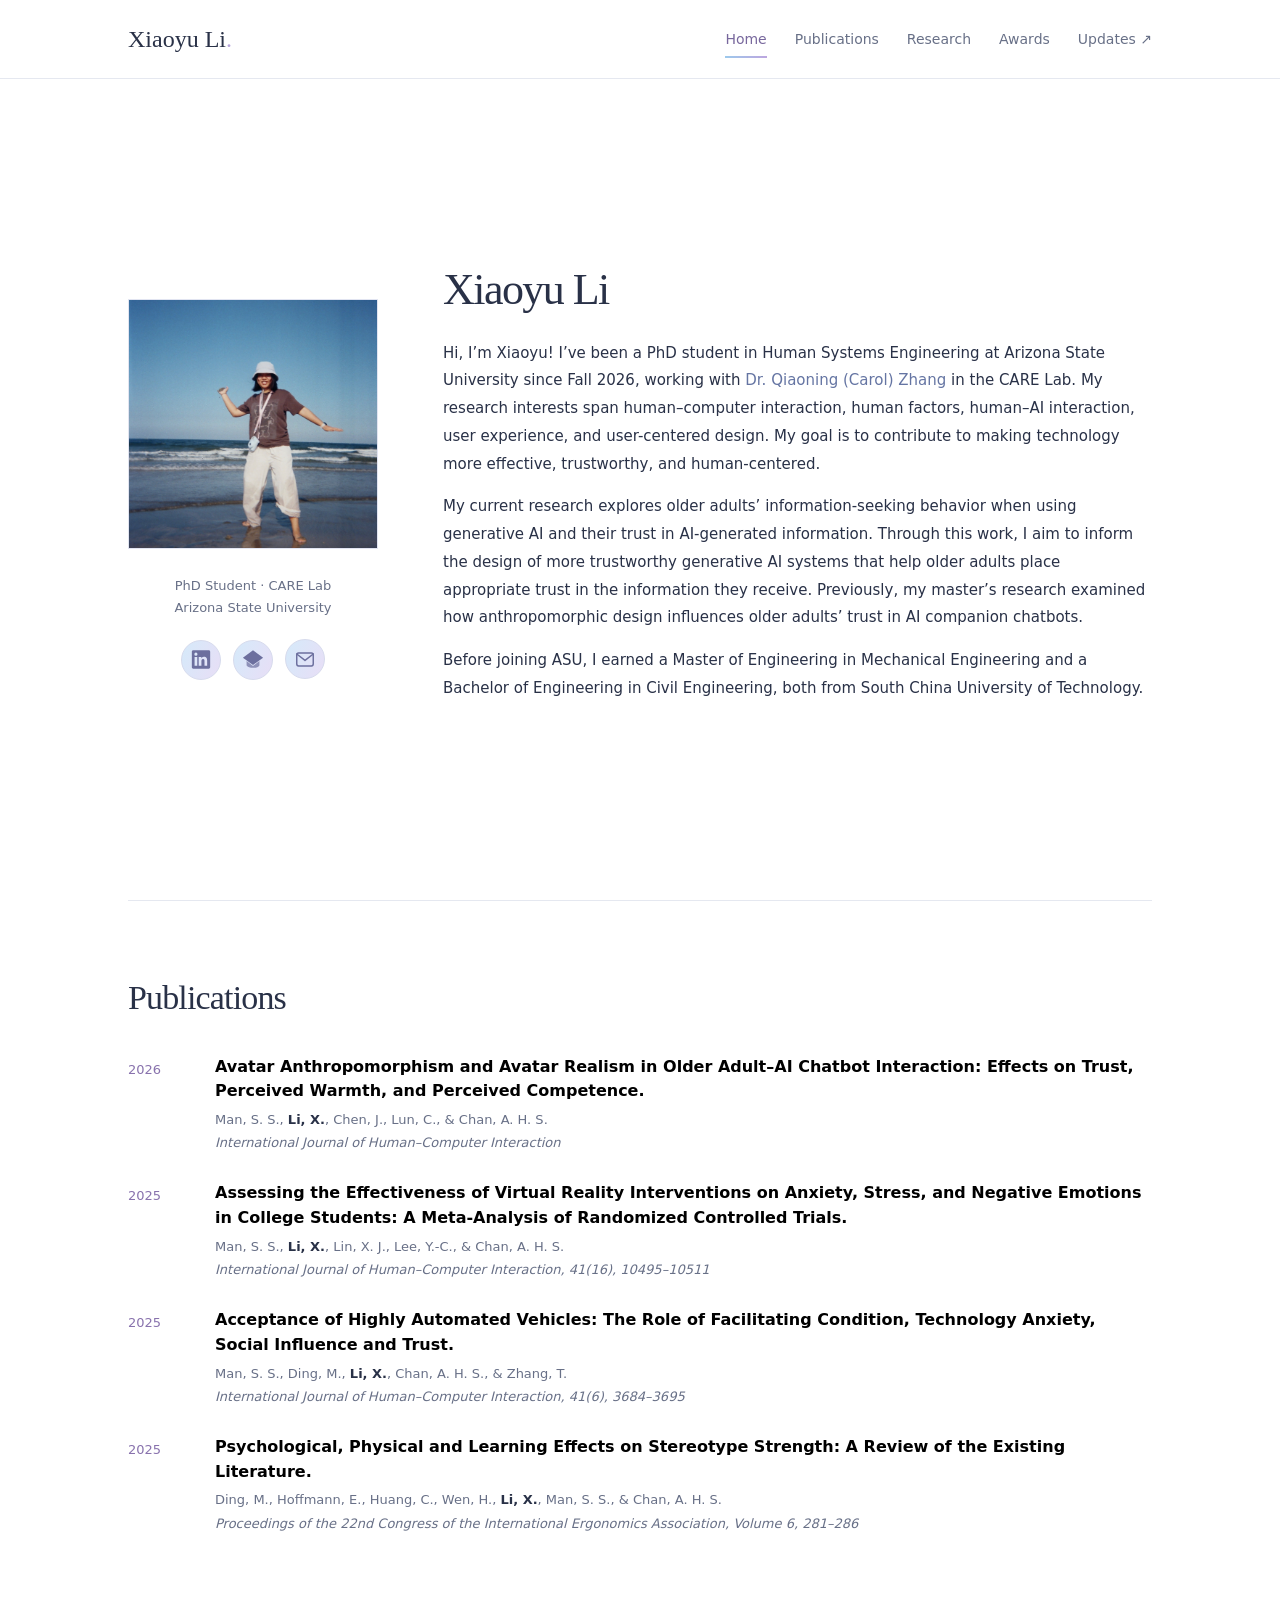
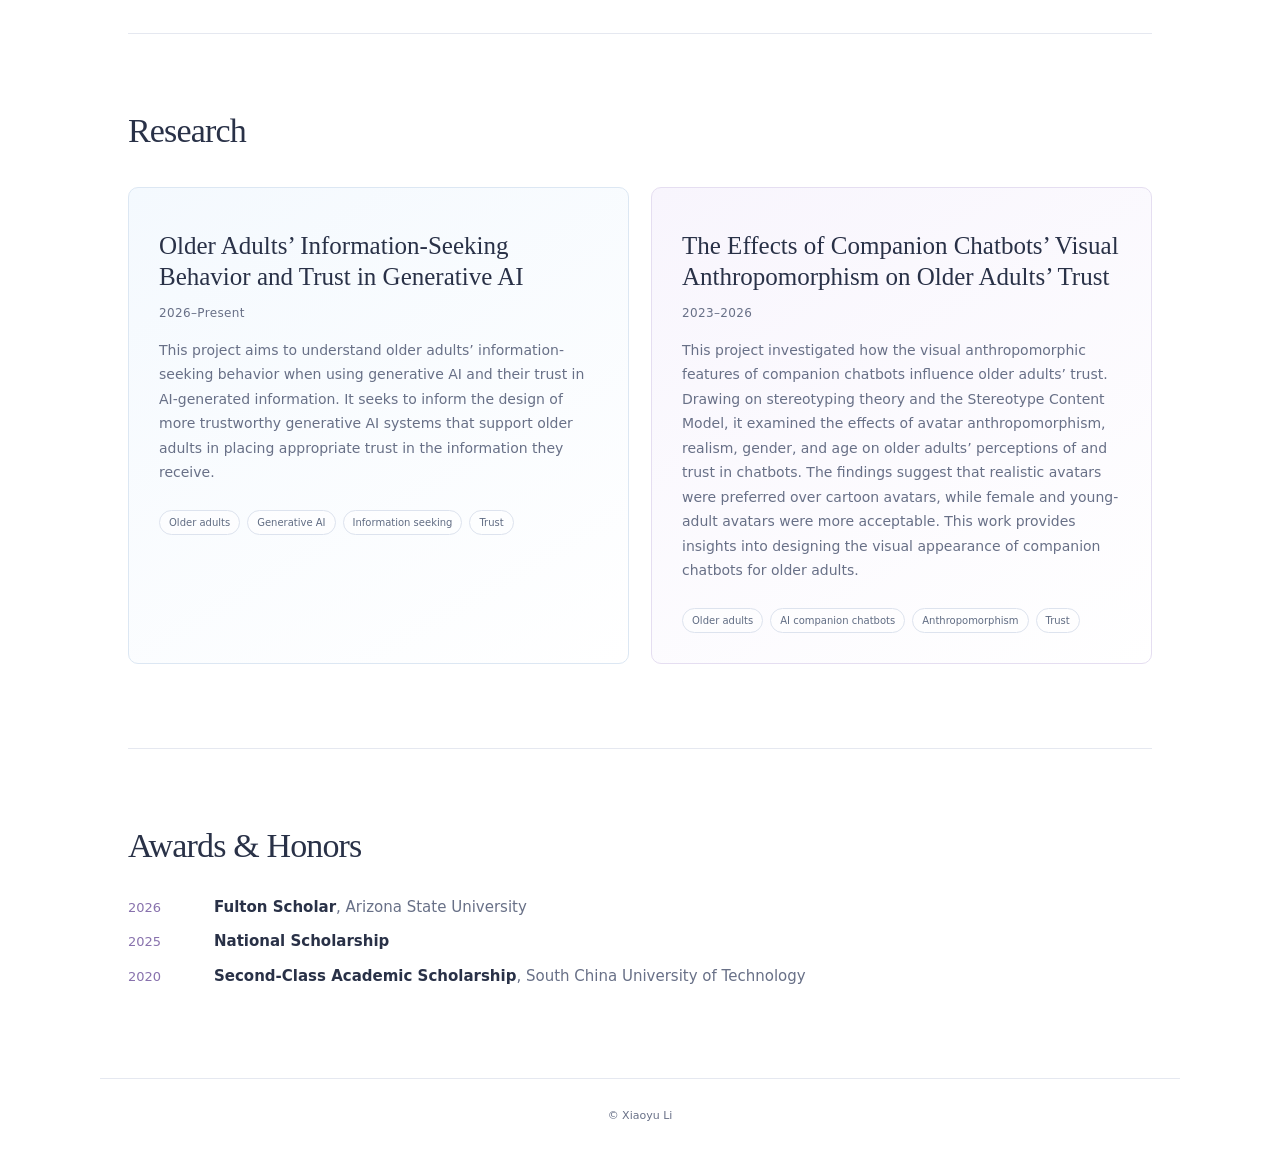
==== index.html @ fe51f95e "Add files via upload" ====
<!doctype html>
<html lang="en"><head><meta charset="utf-8"><meta name="viewport" content="width=device-width,initial-scale=1"><meta name="description" content="Xiaoyu Li — PhD student in Human Systems Engineering at Arizona State University. Human–computer interaction, human factors, and human–AI interaction."><meta name="theme-color" content="#e9f3fc"><title>Xiaoyu Li | Human Systems Engineering</title><link rel="stylesheet" href="styles.css"><script src="content.js" defer></script><script src="site.js" defer></script></head>
<body><a class="skip" href="#home">Skip to content</a><header class="header"><nav class="nav" aria-label="Main navigation"><a class="brand" href="#home">Xiaoyu Li<span style="color:#b6a5da">.</span></a><div class="navlinks"><a class="active" data-section="home" href="#home">Home</a><a data-section="publications" href="#publications">Publications</a><a data-section="research" href="#research">Research</a><a data-section="awards" href="#awards">Awards</a><a href="updates.html">Updates ↗</a></div></nav></header>
<main><section id="home" class="hero" aria-labelledby="intro-heading"><div class="portrait-block"><div class="portrait" role="group" aria-label="Portrait of Xiaoyu Li"><span class="initials" aria-hidden="true">XL</span></div><div class="identity"><p>PhD Student · CARE Lab<br>Arizona State University</p></div><div class="social" id="social" aria-label="Contact and academic profiles"></div></div><div><h1 id="intro-heading">Xiaoyu Li</h1><div id="bio" class="bio"></div></div></section>
<section class="section" id="publications" aria-labelledby="publications-heading"><div class="section-head"><h2 id="publications-heading">Publications</h2></div><div id="publication-list"></div></section>
<section class="section" id="research" aria-labelledby="research-heading"><div class="section-head"><h2 id="research-heading">Research</h2></div><div class="research-grid" id="research-list"></div></section>
<section class="section" id="awards" aria-labelledby="awards-heading"><div class="section-head"><h2 id="awards-heading">Awards & Honors</h2></div><div id="award-list"></div></section><noscript><p>Please enable JavaScript to view the biography, publications, research, and awards.</p></noscript></main>
<footer class="footer"><span>© Xiaoyu Li</span></footer></body></html>
---- styles.css ----
:root{--ink:#293147;--muted:#687087;--blue:#365e92;--purple:#706096;--line:#e5e8f0;--lavender:#eee9f8;--baby:#e9f3fc;--paper:#fff;--max:1080px}*{box-sizing:border-box}html{scroll-behavior:smooth;scroll-padding-top:100px}body{margin:0;color:var(--ink);background:var(--paper);font-family:system-ui,-apple-system,BlinkMacSystemFont,"Segoe UI",sans-serif;font-size:16px;line-height:1.75}a{color:var(--blue);text-decoration:none}a:hover{text-decoration:underline;text-underline-offset:4px}a:focus-visible,button:focus-visible{outline:3px solid var(--purple);outline-offset:5px}::selection{background:var(--lavender)}.skip{position:absolute;top:-100px;left:16px;padding:8px;background:white;z-index:10}.skip:focus{top:10px}.header{position:sticky;top:0;z-index:5;background:rgba(255,255,255,.96);border-bottom:1px solid var(--line);backdrop-filter:blur(12px)}.nav{max-width:var(--max);margin:auto;min-height:78px;padding:0 28px;display:flex;align-items:center;justify-content:space-between;gap:20px}.brand{font-family:Georgia,serif;font-weight:normal;font-size:24px;color:var(--ink);white-space:nowrap}.navlinks{display:flex;gap:28px;align-items:center}.navlinks a{color:var(--muted);font-size:14px;padding:24px 0;position:relative}.navlinks a.active{color:var(--blue)}.navlinks a.active:after{content:'';position:absolute;bottom:17px;left:0;right:0;height:2px;background:linear-gradient(90deg,#a2c8eb,#b9a8df)}main{max-width:var(--max);margin:auto;padding:0 28px}.hero{min-height:calc(100svh - 79px);padding:66px 0;display:grid;grid-template-columns:250px minmax(0,1fr);gap:65px;align-items:center}.portrait-block{align-self:center}.portrait{width:250px;height:310px;border-radius:110px 110px 16px 16px;background:linear-gradient(145deg,var(--baby),var(--lavender));position:relative;display:flex;align-items:center;justify-content:center;overflow:hidden;border:1px solid #e1e4f1}.portrait:before{content:'';position:absolute;width:165px;height:165px;border:1px solid #fff9;border-radius:50%;top:40px}.portrait .initials{font:66px Georgia,serif;color:#7688af;z-index:1}.portrait img{width:100%;height:100%;object-fit:cover;position:relative}.identity{padding-top:22px}.identity strong{font-size:17px;font-weight:600}.identity p{font-size:13px;line-height:1.7;color:var(--muted);margin:4px 0}.eyebrow{letter-spacing:.16em;text-transform:uppercase;font-size:11px;font-weight:600;color:var(--purple);margin:0 0 14px}h1,h2,h3{font-family:Georgia,"Times New Roman",serif;font-weight:normal;line-height:1.25}h1{font-size:44px;letter-spacing:-.035em;margin:0 0 23px}.bio p{font-size:15px;line-height:1.85;margin:0 0 15px}.social{display:flex;flex-wrap:wrap;gap:10px;margin-top:24px}.social a,.social .pending{padding:6px 13px;border:1px solid #d9e4f0;border-radius:5px;font-size:12px;background:#f7fbff}.social .pending{color:#77849b;background:#fafbfe}.social a:nth-child(2),.social .pending:nth-child(2){background:#faf8ff;border-color:#e2dbf1}.section{padding:76px 0 84px;border-top:1px solid var(--line)}.section-head{display:flex;gap:15px;align-items:baseline;margin-bottom:35px}.section-head .number{font-size:11px;letter-spacing:.12em;color:var(--purple)}h2{font-size:34px;letter-spacing:-.025em;margin:0}.publication{display:grid;grid-template-columns:65px 1fr;gap:22px;padding:24px 0}.publication:first-child{padding-top:0}.publication:last-child{border-bottom:0}.year{font-size:13px;color:var(--purple);padding-top:4px;font-variant-numeric:tabular-nums}.publication h3{font-family:inherit;font-size:16px;font-weight:600;line-height:1.55;margin:0 0 8px}.authors,.venue{font-size:13px;line-height:1.7;margin:3px 0;color:var(--muted)}.authors strong{color:var(--ink);font-weight:600}.venue{font-style:italic}.badge{display:inline-block;font-size:10px;padding:2px 9px;border-radius:20px;background:var(--lavender);color:var(--purple);margin-top:7px}.paperlinks{display:flex;gap:14px;font-size:12px;margin-top:8px}.research-grid{display:grid;grid-template-columns:1fr 1fr;gap:22px}.research-card{padding:30px;border:1px solid #dce7f3;border-radius:10px;background:linear-gradient(150deg,#f4f9fe,#fff)}.research-card:nth-child(2){border-color:#e5def1;background:linear-gradient(150deg,#f8f5fd,#fff)}.research-card h3{font-size:25px;margin:12px 0 18px}.research-card p{font-size:14px;color:var(--muted)}.tags{display:flex;flex-wrap:wrap;gap:7px;margin-top:25px}.tags span{font-size:10px;padding:3px 9px;border:1px solid #dde3ee;background:#fff9;border-radius:20px;color:#606c83}.award{display:grid;grid-template-columns:70px 1fr;gap:16px;padding:9px 0}.award:last-child{border-bottom:0}.award h3{font:600 16px system-ui;margin:2px 0 5px}.award p{font-size:13px;color:var(--muted);margin:0}.footer{max-width:var(--max);margin:0 auto;padding:27px 28px;border-top:1px solid var(--line);font-size:11px;color:var(--muted);display:flex;justify-content:space-between;gap:15px}.updates-header{padding:70px 0 38px}.updates-header h1{margin-bottom:12px}.updates-header p{color:var(--muted);font-size:15px;margin:0}.updates-feed{min-height:48vh;padding-bottom:70px}.empty{background:linear-gradient(120deg,#f3f9ff,#faf7ff);border:1px solid var(--line);border-radius:10px;padding:50px 30px;margin-top:10px}.empty h2{font-size:25px;margin-bottom:12px}.empty p{margin:0;color:var(--muted);font-size:14px}.update{padding:35px 0;border-top:1px solid var(--line)}.update-meta{font-size:12px;color:var(--purple);display:flex;gap:18px}.update h2{font-size:28px;margin:14px 0}.update p{white-space:pre-line}.gallery{display:grid;grid-template-columns:repeat(2,minmax(0,1fr));gap:15px;margin-top:22px}.gallery figure{margin:0}.gallery img{display:block;width:100%;aspect-ratio:4/3;object-fit:cover;border-radius:8px}.gallery figure:only-child{grid-column:1/-1;max-width:750px}.gallery figcaption{font-size:12px;color:var(--muted);padding-top:7px}@media(min-width:1440px){.hero{gap:80px}}@media(max-width:800px){.nav{padding:0 22px;flex-wrap:wrap;gap:0;justify-content:center}.brand{width:100%;text-align:center;padding-top:12px;font-size:21px}.navlinks{gap:20px}.navlinks a{padding:12px 0;font-size:12px}.navlinks a.active:after{bottom:7px}main{padding:0 24px}.hero{gap:30px;grid-template-columns:190px minmax(0,1fr);padding:45px 0;min-height:calc(100svh - 94px)}.portrait{width:190px;height:245px}h1{font-size:35px}.bio p{font-size:14px}.research-grid{grid-template-columns:1fr}}@media(max-width:600px){html{scroll-padding-top:112px}.navlinks{gap:17px}.hero{grid-template-columns:1fr;gap:30px;padding:40px 0 55px}.portrait-block{display:flex;align-items:center;gap:22px}.portrait{width:105px;height:130px;border-radius:48px 48px 10px 10px;flex-shrink:0}.portrait:before{width:80px;height:80px;top:20px}.portrait .initials{font-size:34px}.identity{padding:0}.identity strong{font-size:16px}.eyebrow{font-size:10px}h1{font-size:36px}.bio p{font-size:14px}.section{padding:48px 0 56px}h2{font-size:29px}.publication{grid-template-columns:1fr;gap:5px;padding:22px 0}.publication h3{font-size:15px}.award{grid-template-columns:85px 1fr;gap:12px}.research-card{padding:25px}.gallery{grid-template-columns:1fr}.footer{padding:22px 24px}.updates-header{padding-top:45px}}@media(prefers-reduced-motion:reduce){html{scroll-behavior:auto}}

/* Square portrait, centered affiliation, and linked paper titles. */
.portrait{height:250px;border-radius:0}.identity{text-align:center}.publication-title{color:var(--ink)}.publication-title:hover{color:var(--blue)}
@media(max-width:800px){.portrait{height:190px}}
@media(max-width:600px){.portrait-block{flex-direction:column;gap:14px}.portrait{width:130px;height:130px;border-radius:0}.identity{text-align:center}}

/* Compact honors and centered copyright. */
#awards .section-head{margin-bottom:22px}.award h3{font-size:15px;margin:0;line-height:1.65}.award p{margin:0;font-size:12px;line-height:1.6}.award .year{padding-top:0}.footer{justify-content:center;text-align:center}

/* Compact lists and pastel interaction colors. */
.publication{padding:13px 0}.publication h3{margin-bottom:5px}.authors,.venue{margin:1px 0}.paperlinks:empty{display:none}
.publication-title:hover{color:#70608e;background:#eee9f8;text-decoration:underline;text-decoration-color:#b8a3db;text-underline-offset:4px}
.publication-title:focus-visible{outline-color:#b8a3db}
.award{padding:5px 0;align-items:baseline}.award h3{font-weight:600;font-size:15px;line-height:1.65}.award-organization{font-weight:400;color:var(--muted)}
.social{gap:12px;align-items:center}.social a.social-icon,.social button.social-icon{display:inline-flex;align-items:center;justify-content:center;width:40px;height:40px;padding:8px;border:1px solid #dce7f2;border-radius:50%;background:#edf5fd;color:#526b91;cursor:pointer;transition:background .15s,border-color .15s}
.social a.social-icon:nth-child(2){background:#f1edfa;border-color:#e1d8f0;color:#796797}.social .social-icon:hover{background:#e7def6;border-color:#cab9e6;color:#70608e;text-decoration:none}.social-icon svg{width:23px;height:23px;display:block}
.email-wrap{position:relative}.email-addresses{position:absolute;top:49px;left:0;z-index:6;min-width:235px;padding:8px;background:white;border:1px solid #e2dcef;border-radius:8px;box-shadow:0 8px 25px #34304d12}.email-addresses[hidden]{display:none}.social .email-addresses a{display:block;margin:0;padding:7px 10px;background:transparent;border:0;border-radius:4px;font-size:13px;color:var(--ink)}.social .email-addresses a:hover{background:#f0ebf9;text-decoration:none}
@media(max-width:600px){.publication{padding:13px 0}.award{grid-template-columns:55px 1fr;gap:12px}}
@media(prefers-reduced-motion:reduce){.social .social-icon{transition:none}}

/* Unified baby-blue / lavender accents. Darker text retains readability. */
:root{--blue:#6575a3;--purple:#8872ad;--accent-gradient:linear-gradient(115deg,#d5eafa,#e8def6);--accent-gradient-hover:linear-gradient(115deg,#bddbf3,#d7c4ee)}
.navlinks a.active{color:#78689d}.navlinks a.active:after{background:linear-gradient(90deg,#9dc9ec,#bda6df)}
.bio a,.publication-title{color:#6575a3;border-radius:3px;-webkit-box-decoration-break:clone;box-decoration-break:clone}
.bio a:hover,.publication-title:hover{color:#695981;background:var(--accent-gradient);text-decoration:underline;text-decoration-color:#b8a4d9;text-underline-offset:4px}
.bio a:focus-visible,.publication-title:focus-visible{outline-color:#b8a4d9}
.portrait-block .social{justify-content:center;margin-top:20px}
.social a.social-icon,.social a.social-icon:nth-child(2),.social button.social-icon{background:var(--accent-gradient);border-color:#d7dbed;color:#6c6f9e}
.social a.social-icon:hover,.social a.social-icon:nth-child(2):hover,.social button.social-icon:hover{background:var(--accent-gradient-hover);border-color:#b8b5d7;color:#565a85}
.email-addresses{left:50%;transform:translateX(-50%)}
@media(max-width:600px){.portrait-block .social{margin-top:2px}}

/* Black publication titles; preserve the shared gradient hover. */
.publication-title{color:#000}
.publication-title:hover{color:#695981}

/* Frame the uploaded photograph without modifying the original image. */
.portrait img{object-position:50% 65%}

/* Show update photographs in full, preserving each original aspect ratio. */
.gallery{align-items:start}.gallery img{aspect-ratio:auto;height:auto;object-fit:contain}.gallery figure:last-child:nth-child(odd){grid-column:1/-1}

/* A compact, fixed-height row for update photographs. */
.gallery{grid-template-columns:repeat(3,minmax(0,1fr));gap:12px;max-width:900px}
.gallery figure:last-child:nth-child(odd),.gallery figure:only-child{grid-column:auto;max-width:none}
.gallery img{height:210px;width:100%;aspect-ratio:auto;object-fit:contain;background:#f6f4fa}
@media(max-width:600px){.gallery{grid-template-columns:repeat(3,minmax(0,1fr));gap:7px}.gallery img{height:125px}}

/* Equal-height photographs with natural, unequal widths and no filler. */
.gallery{display:flex;grid-template-columns:none;align-items:flex-start;gap:12px;max-width:none;width:100%;overflow-x:auto;padding-bottom:6px}
.gallery figure,.gallery figure:only-child,.gallery figure:last-child:nth-child(odd){flex:0 0 auto;max-width:none;margin:0}
.gallery img{display:block;height:clamp(210px,27vw,350px);width:auto;max-width:none;aspect-ratio:auto;object-fit:contain;background:transparent;border-radius:7px}
@media(max-width:600px){.gallery{gap:9px}.gallery img{height:210px}}

/* Match the square homepage portrait: no rounded update photos. */
.gallery img{border-radius:0}

.project-date{color:var(--muted);font-size:12px;margin:-8px 0 14px;letter-spacing:.03em}

/* No separator between the Updates introduction and its first entry. */
.updates-feed > .update:first-child{border-top:0}
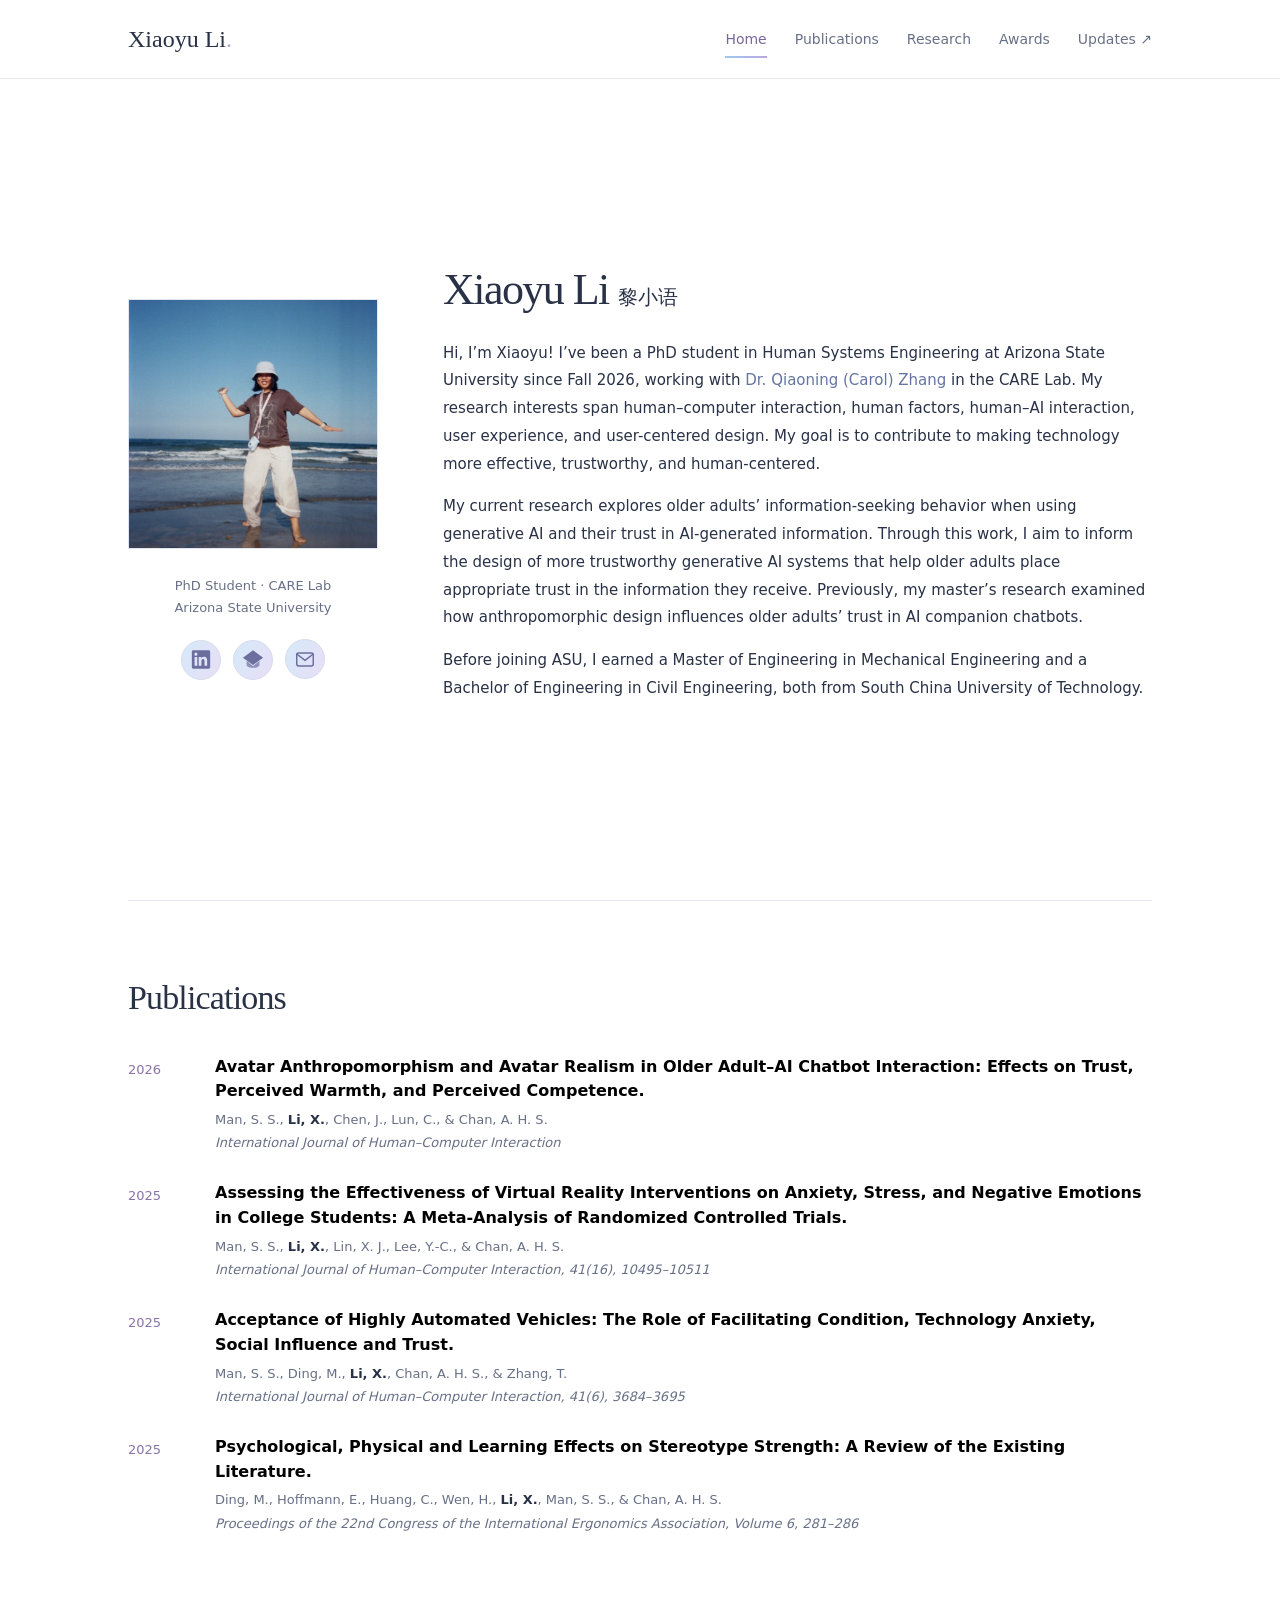
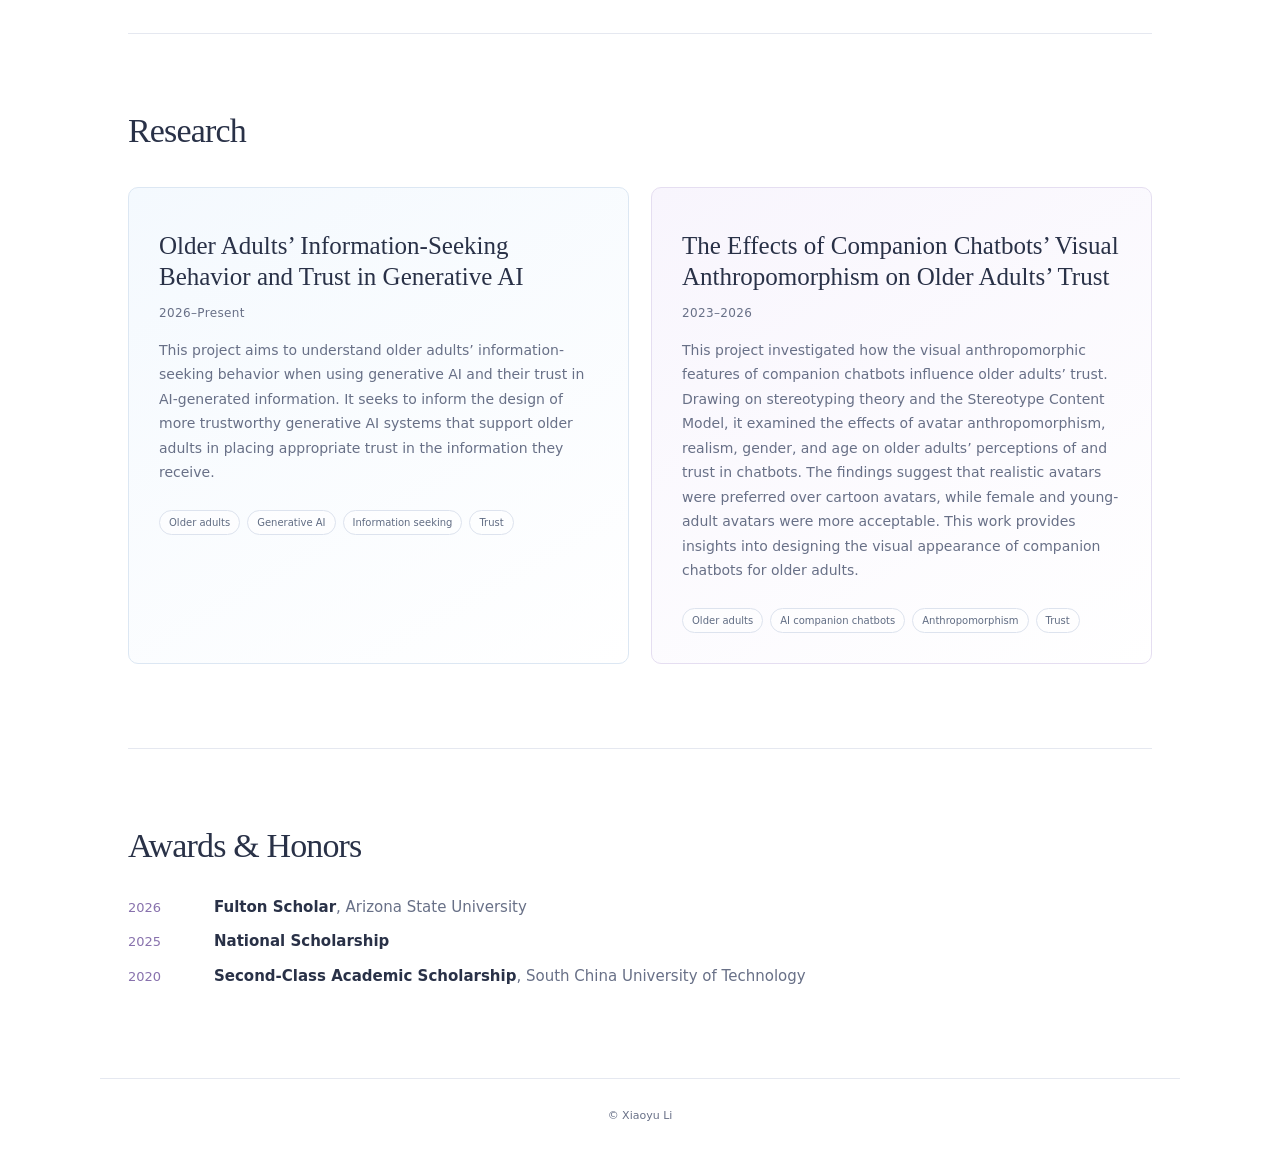
==== commit c46755a8: "Add Chinese name to hero section Updated the hero section to include the Chinese name for Xiaoyu Li." ====
--- a/index.html
+++ b/index.html
@@ -1,7 +1,7 @@
 <!doctype html>
 <html lang="en"><head><meta charset="utf-8"><meta name="viewport" content="width=device-width,initial-scale=1"><meta name="description" content="Xiaoyu Li — PhD student in Human Systems Engineering at Arizona State University. Human–computer interaction, human factors, and human–AI interaction."><meta name="theme-color" content="#e9f3fc"><title>Xiaoyu Li | Human Systems Engineering</title><link rel="stylesheet" href="styles.css"><script src="content.js" defer></script><script src="site.js" defer></script></head>
 <body><a class="skip" href="#home">Skip to content</a><header class="header"><nav class="nav" aria-label="Main navigation"><a class="brand" href="#home">Xiaoyu Li<span style="color:#b6a5da">.</span></a><div class="navlinks"><a class="active" data-section="home" href="#home">Home</a><a data-section="publications" href="#publications">Publications</a><a data-section="research" href="#research">Research</a><a data-section="awards" href="#awards">Awards</a><a href="updates.html">Updates ↗</a></div></nav></header>
-<main><section id="home" class="hero" aria-labelledby="intro-heading"><div class="portrait-block"><div class="portrait" role="group" aria-label="Portrait of Xiaoyu Li"><span class="initials" aria-hidden="true">XL</span></div><div class="identity"><p>PhD Student · CARE Lab<br>Arizona State University</p></div><div class="social" id="social" aria-label="Contact and academic profiles"></div></div><div><h1 id="intro-heading">Xiaoyu Li</h1><div id="bio" class="bio"></div></div></section>
+<main><section id="home" class="hero" aria-labelledby="intro-heading"><div class="portrait-block"><div class="portrait" role="group" aria-label="Portrait of Xiaoyu Li"><span class="initials" aria-hidden="true">XL</span></div><div class="identity"><p>PhD Student · CARE Lab<br>Arizona State University</p></div><div class="social" id="social" aria-label="Contact and academic profiles"></div></div><div><h1 id="intro-heading">Xiaoyu Li <span lang="zh" style="font-size: 0.45em; letter-spacing: normal;">黎小语</span></h1><div id="bio" class="bio"></div></div></section>
 <section class="section" id="publications" aria-labelledby="publications-heading"><div class="section-head"><h2 id="publications-heading">Publications</h2></div><div id="publication-list"></div></section>
 <section class="section" id="research" aria-labelledby="research-heading"><div class="section-head"><h2 id="research-heading">Research</h2></div><div class="research-grid" id="research-list"></div></section>
 <section class="section" id="awards" aria-labelledby="awards-heading"><div class="section-head"><h2 id="awards-heading">Awards & Honors</h2></div><div id="award-list"></div></section><noscript><p>Please enable JavaScript to view the biography, publications, research, and awards.</p></noscript></main>
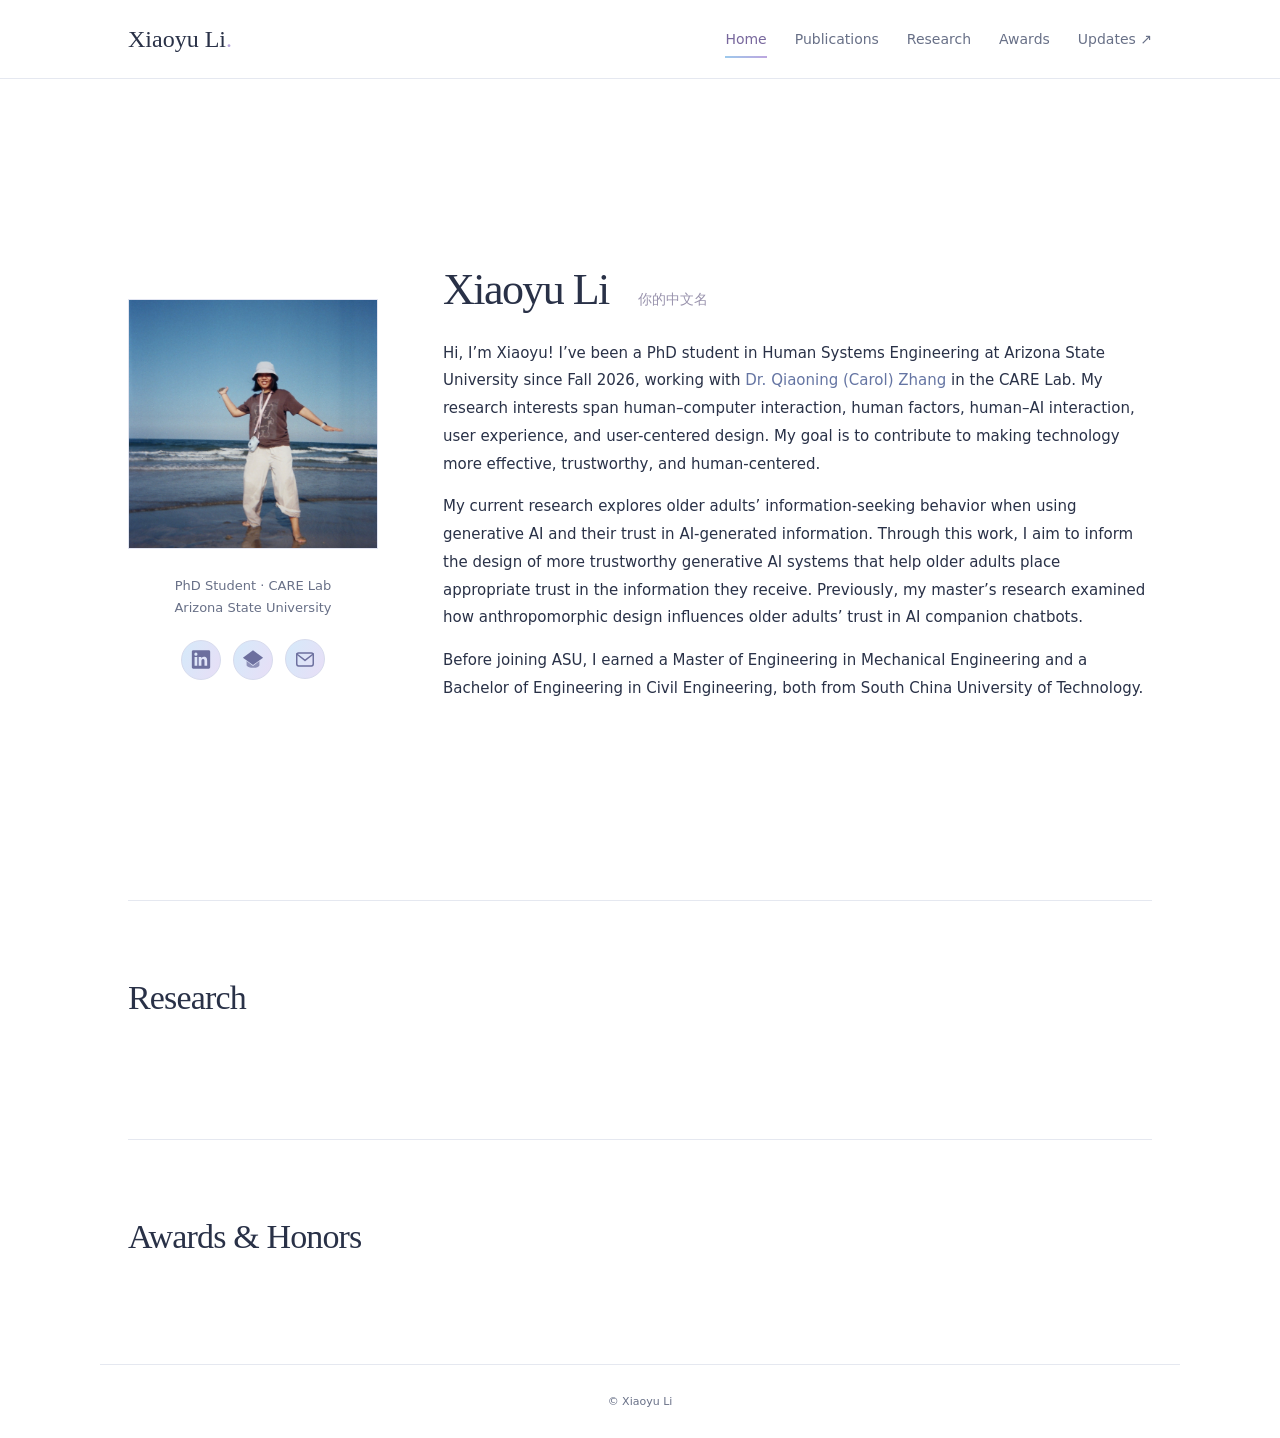
==== commit 426cb0ed: "Modify hero section with new Chinese name Updated the hero section with a new Chinese name and adjus" ====
--- a/index.html
+++ b/index.html
@@ -1,8 +1,7 @@
 <!doctype html>
 <html lang="en"><head><meta charset="utf-8"><meta name="viewport" content="width=device-width,initial-scale=1"><meta name="description" content="Xiaoyu Li — PhD student in Human Systems Engineering at Arizona State University. Human–computer interaction, human factors, and human–AI interaction."><meta name="theme-color" content="#e9f3fc"><title>Xiaoyu Li | Human Systems Engineering</title><link rel="stylesheet" href="styles.css"><script src="content.js" defer></script><script src="site.js" defer></script></head>
 <body><a class="skip" href="#home">Skip to content</a><header class="header"><nav class="nav" aria-label="Main navigation"><a class="brand" href="#home">Xiaoyu Li<span style="color:#b6a5da">.</span></a><div class="navlinks"><a class="active" data-section="home" href="#home">Home</a><a data-section="publications" href="#publications">Publications</a><a data-section="research" href="#research">Research</a><a data-section="awards" href="#awards">Awards</a><a href="updates.html">Updates ↗</a></div></nav></header>
-<main><section id="home" class="hero" aria-labelledby="intro-heading"><div class="portrait-block"><div class="portrait" role="group" aria-label="Portrait of Xiaoyu Li"><span class="initials" aria-hidden="true">XL</span></div><div class="identity"><p>PhD Student · CARE Lab<br>Arizona State University</p></div><div class="social" id="social" aria-label="Contact and academic profiles"></div></div><div><h1 id="intro-heading">Xiaoyu Li <span lang="zh" style="font-size: 0.45em; letter-spacing: normal;">黎小语</span></h1><div id="bio" class="bio"></div></div></section>
-<section class="section" id="publications" aria-labelledby="publications-heading"><div class="section-head"><h2 id="publications-heading">Publications</h2></div><div id="publication-list"></div></section>
+<main><section id="home" class="hero" aria-labelledby="intro-heading"><div class="portrait-block"><div class="portrait" role="group" aria-label="Portrait of Xiaoyu Li"><span class="initials" aria-hidden="true">XL</span></div><div class="identity"><p>PhD Student · CARE Lab<br>Arizona State University</p></div><div class="social" id="social" aria-label="Contact and academic profiles"></div></div><div><h1 id="intro-heading">Xiaoyu Li <span lang="zh" style="font-size: 0.32em; color: #9993ad; margin-left: 20px; letter-spacing: normal; white-space: nowrap;">你的中文名</span></h1><div id="bio" class="bio"></div></div></section>
 <section class="section" id="research" aria-labelledby="research-heading"><div class="section-head"><h2 id="research-heading">Research</h2></div><div class="research-grid" id="research-list"></div></section>
 <section class="section" id="awards" aria-labelledby="awards-heading"><div class="section-head"><h2 id="awards-heading">Awards & Honors</h2></div><div id="award-list"></div></section><noscript><p>Please enable JavaScript to view the biography, publications, research, and awards.</p></noscript></main>
 <footer class="footer"><span>© Xiaoyu Li</span></footer></body></html>
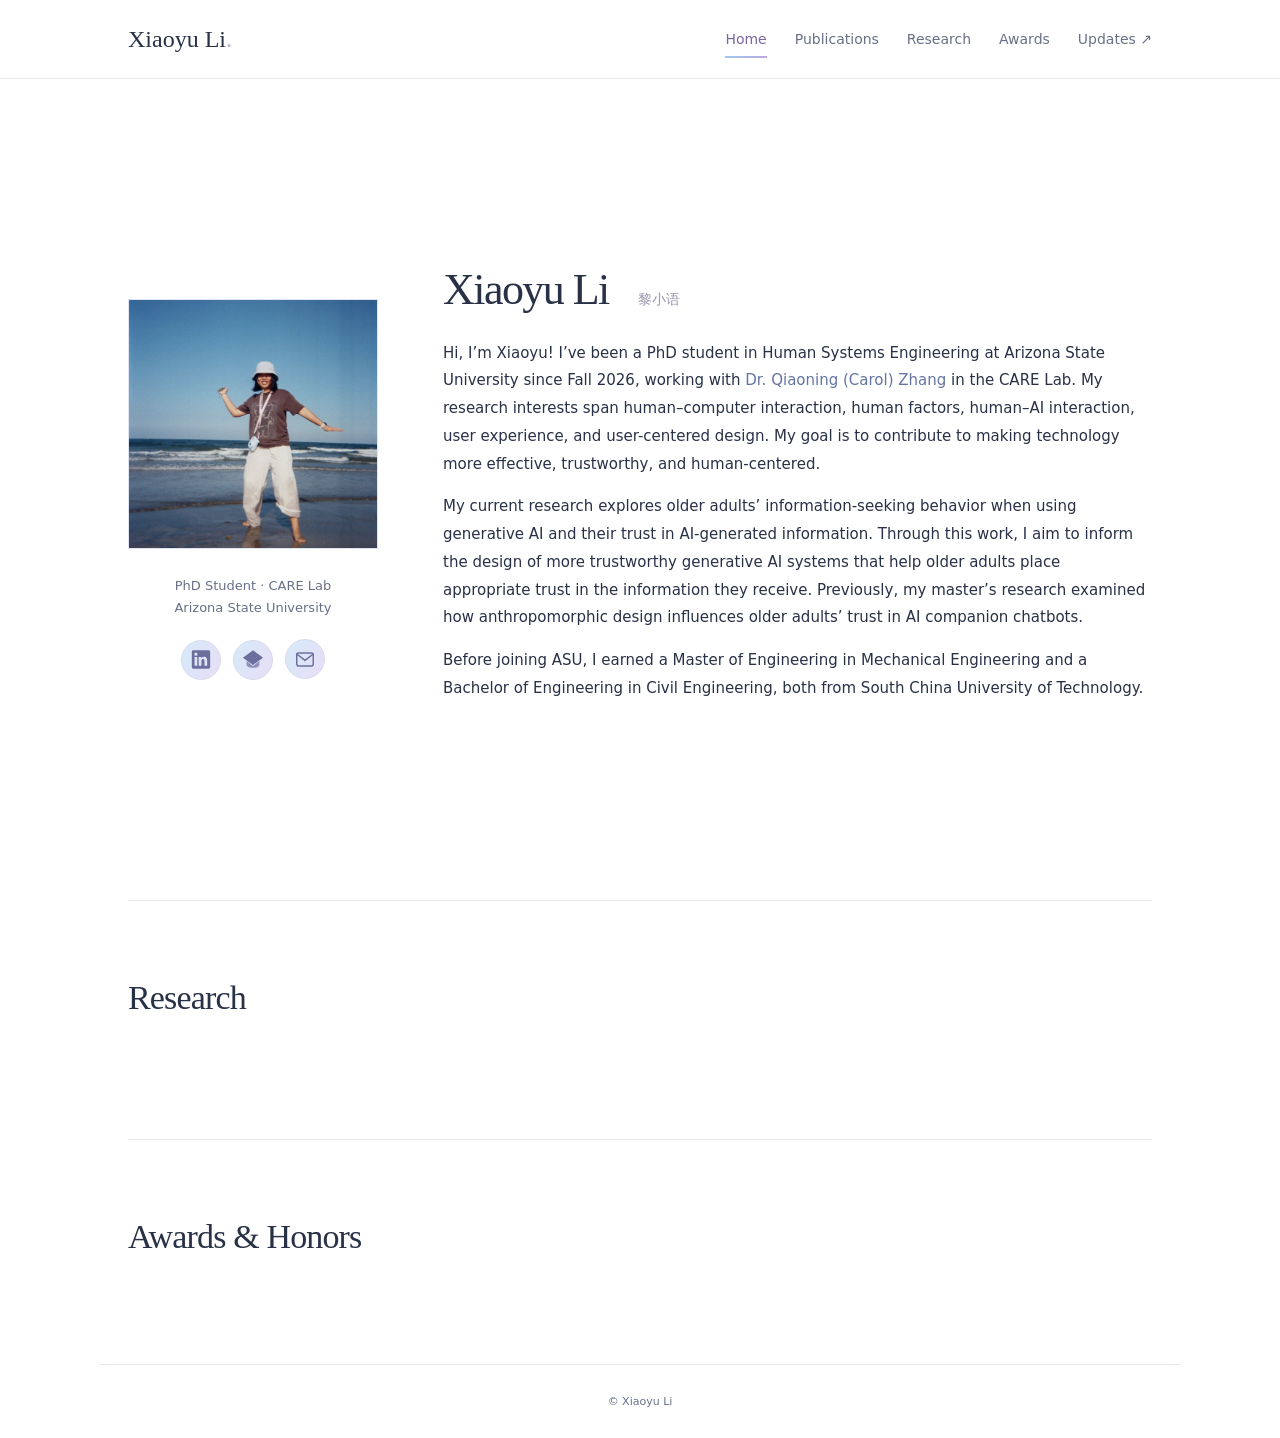
==== commit 81517216: "Update index.html" ====
--- a/index.html
+++ b/index.html
@@ -1,7 +1,7 @@
 <!doctype html>
 <html lang="en"><head><meta charset="utf-8"><meta name="viewport" content="width=device-width,initial-scale=1"><meta name="description" content="Xiaoyu Li — PhD student in Human Systems Engineering at Arizona State University. Human–computer interaction, human factors, and human–AI interaction."><meta name="theme-color" content="#e9f3fc"><title>Xiaoyu Li | Human Systems Engineering</title><link rel="stylesheet" href="styles.css"><script src="content.js" defer></script><script src="site.js" defer></script></head>
 <body><a class="skip" href="#home">Skip to content</a><header class="header"><nav class="nav" aria-label="Main navigation"><a class="brand" href="#home">Xiaoyu Li<span style="color:#b6a5da">.</span></a><div class="navlinks"><a class="active" data-section="home" href="#home">Home</a><a data-section="publications" href="#publications">Publications</a><a data-section="research" href="#research">Research</a><a data-section="awards" href="#awards">Awards</a><a href="updates.html">Updates ↗</a></div></nav></header>
-<main><section id="home" class="hero" aria-labelledby="intro-heading"><div class="portrait-block"><div class="portrait" role="group" aria-label="Portrait of Xiaoyu Li"><span class="initials" aria-hidden="true">XL</span></div><div class="identity"><p>PhD Student · CARE Lab<br>Arizona State University</p></div><div class="social" id="social" aria-label="Contact and academic profiles"></div></div><div><h1 id="intro-heading">Xiaoyu Li <span lang="zh" style="font-size: 0.32em; color: #9993ad; margin-left: 20px; letter-spacing: normal; white-space: nowrap;">你的中文名</span></h1><div id="bio" class="bio"></div></div></section>
+<main><section id="home" class="hero" aria-labelledby="intro-heading"><div class="portrait-block"><div class="portrait" role="group" aria-label="Portrait of Xiaoyu Li"><span class="initials" aria-hidden="true">XL</span></div><div class="identity"><p>PhD Student · CARE Lab<br>Arizona State University</p></div><div class="social" id="social" aria-label="Contact and academic profiles"></div></div><div><h1 id="intro-heading">Xiaoyu Li <span lang="zh" style="font-size: 0.32em; color: #9993ad; margin-left: 20px; letter-spacing: normal; white-space: nowrap;">黎小语</span></h1><div id="bio" class="bio"></div></div></section>
 <section class="section" id="research" aria-labelledby="research-heading"><div class="section-head"><h2 id="research-heading">Research</h2></div><div class="research-grid" id="research-list"></div></section>
 <section class="section" id="awards" aria-labelledby="awards-heading"><div class="section-head"><h2 id="awards-heading">Awards & Honors</h2></div><div id="award-list"></div></section><noscript><p>Please enable JavaScript to view the biography, publications, research, and awards.</p></noscript></main>
 <footer class="footer"><span>© Xiaoyu Li</span></footer></body></html>
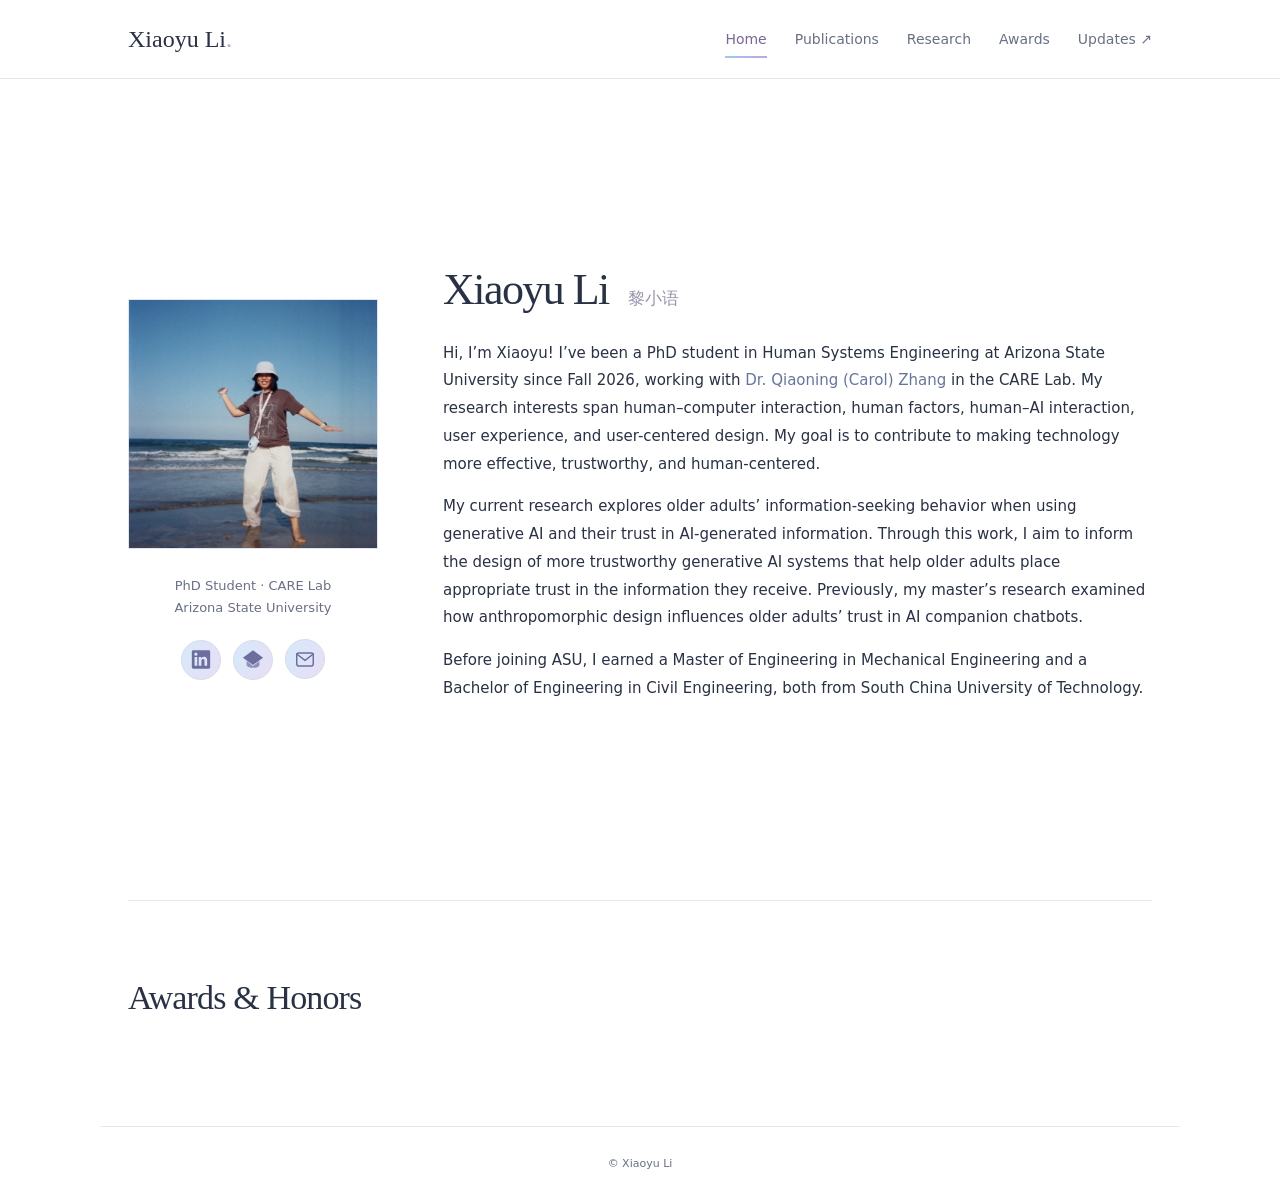
==== commit 3c6d5937: "Update index.html" ====
--- a/index.html
+++ b/index.html
@@ -1,7 +1,6 @@
 <!doctype html>
 <html lang="en"><head><meta charset="utf-8"><meta name="viewport" content="width=device-width,initial-scale=1"><meta name="description" content="Xiaoyu Li — PhD student in Human Systems Engineering at Arizona State University. Human–computer interaction, human factors, and human–AI interaction."><meta name="theme-color" content="#e9f3fc"><title>Xiaoyu Li | Human Systems Engineering</title><link rel="stylesheet" href="styles.css"><script src="content.js" defer></script><script src="site.js" defer></script></head>
 <body><a class="skip" href="#home">Skip to content</a><header class="header"><nav class="nav" aria-label="Main navigation"><a class="brand" href="#home">Xiaoyu Li<span style="color:#b6a5da">.</span></a><div class="navlinks"><a class="active" data-section="home" href="#home">Home</a><a data-section="publications" href="#publications">Publications</a><a data-section="research" href="#research">Research</a><a data-section="awards" href="#awards">Awards</a><a href="updates.html">Updates ↗</a></div></nav></header>
-<main><section id="home" class="hero" aria-labelledby="intro-heading"><div class="portrait-block"><div class="portrait" role="group" aria-label="Portrait of Xiaoyu Li"><span class="initials" aria-hidden="true">XL</span></div><div class="identity"><p>PhD Student · CARE Lab<br>Arizona State University</p></div><div class="social" id="social" aria-label="Contact and academic profiles"></div></div><div><h1 id="intro-heading">Xiaoyu Li <span lang="zh" style="font-size: 0.32em; color: #9993ad; margin-left: 20px; letter-spacing: normal; white-space: nowrap;">黎小语</span></h1><div id="bio" class="bio"></div></div></section>
-<section class="section" id="research" aria-labelledby="research-heading"><div class="section-head"><h2 id="research-heading">Research</h2></div><div class="research-grid" id="research-list"></div></section>
+<main><section id="home" class="hero" aria-labelledby="intro-heading"><div class="portrait-block"><div class="portrait" role="group" aria-label="Portrait of Xiaoyu Li"><span class="initials" aria-hidden="true">XL</span></div><div class="identity"><p>PhD Student · CARE Lab<br>Arizona State University</p></div><div class="social" id="social" aria-label="Contact and academic profiles"></div></div><div><h1 id="intro-heading">Xiaoyu Li <span lang="zh" style="font-size: 0.38em; color: #9993ad; margin-left: 10px; letter-spacing: normal; white-space: nowrap;">黎小语</span></h1><div id="bio" class="bio"></div></div></section>
 <section class="section" id="awards" aria-labelledby="awards-heading"><div class="section-head"><h2 id="awards-heading">Awards & Honors</h2></div><div id="award-list"></div></section><noscript><p>Please enable JavaScript to view the biography, publications, research, and awards.</p></noscript></main>
 <footer class="footer"><span>© Xiaoyu Li</span></footer></body></html>
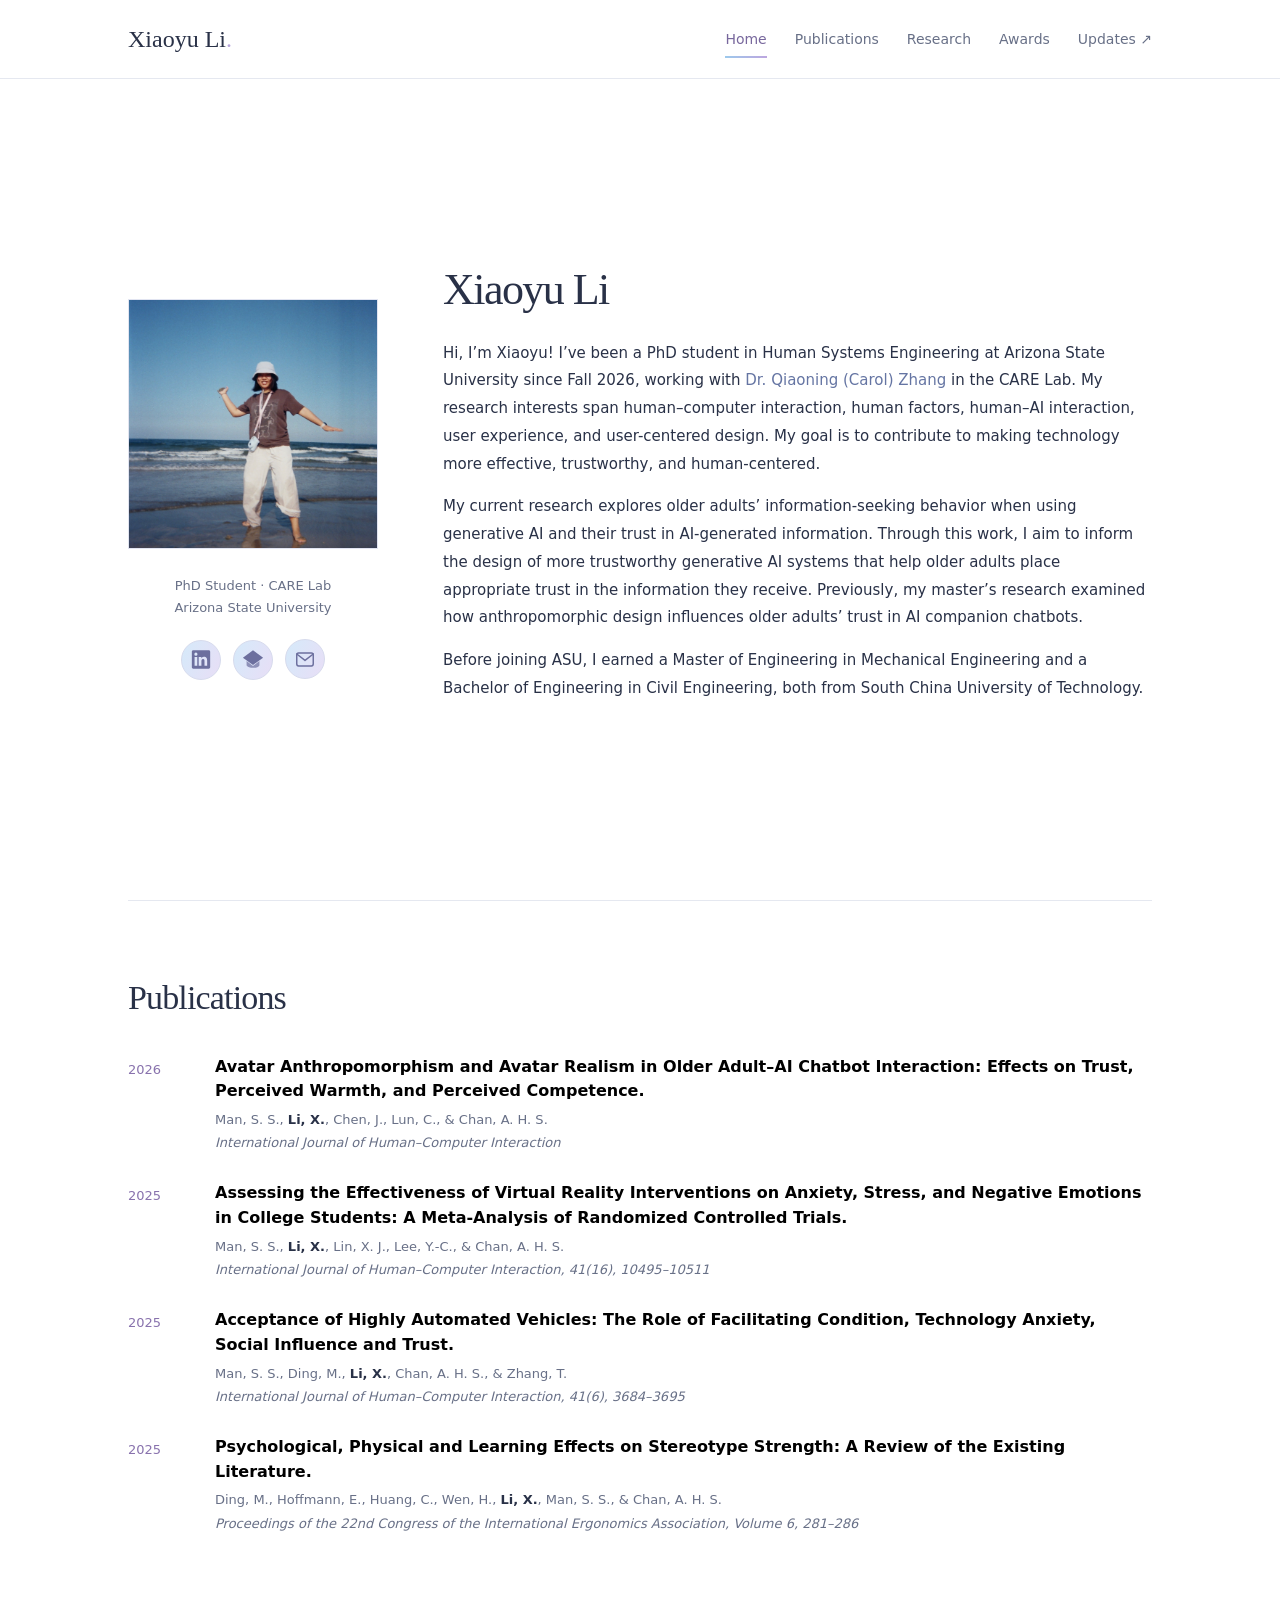
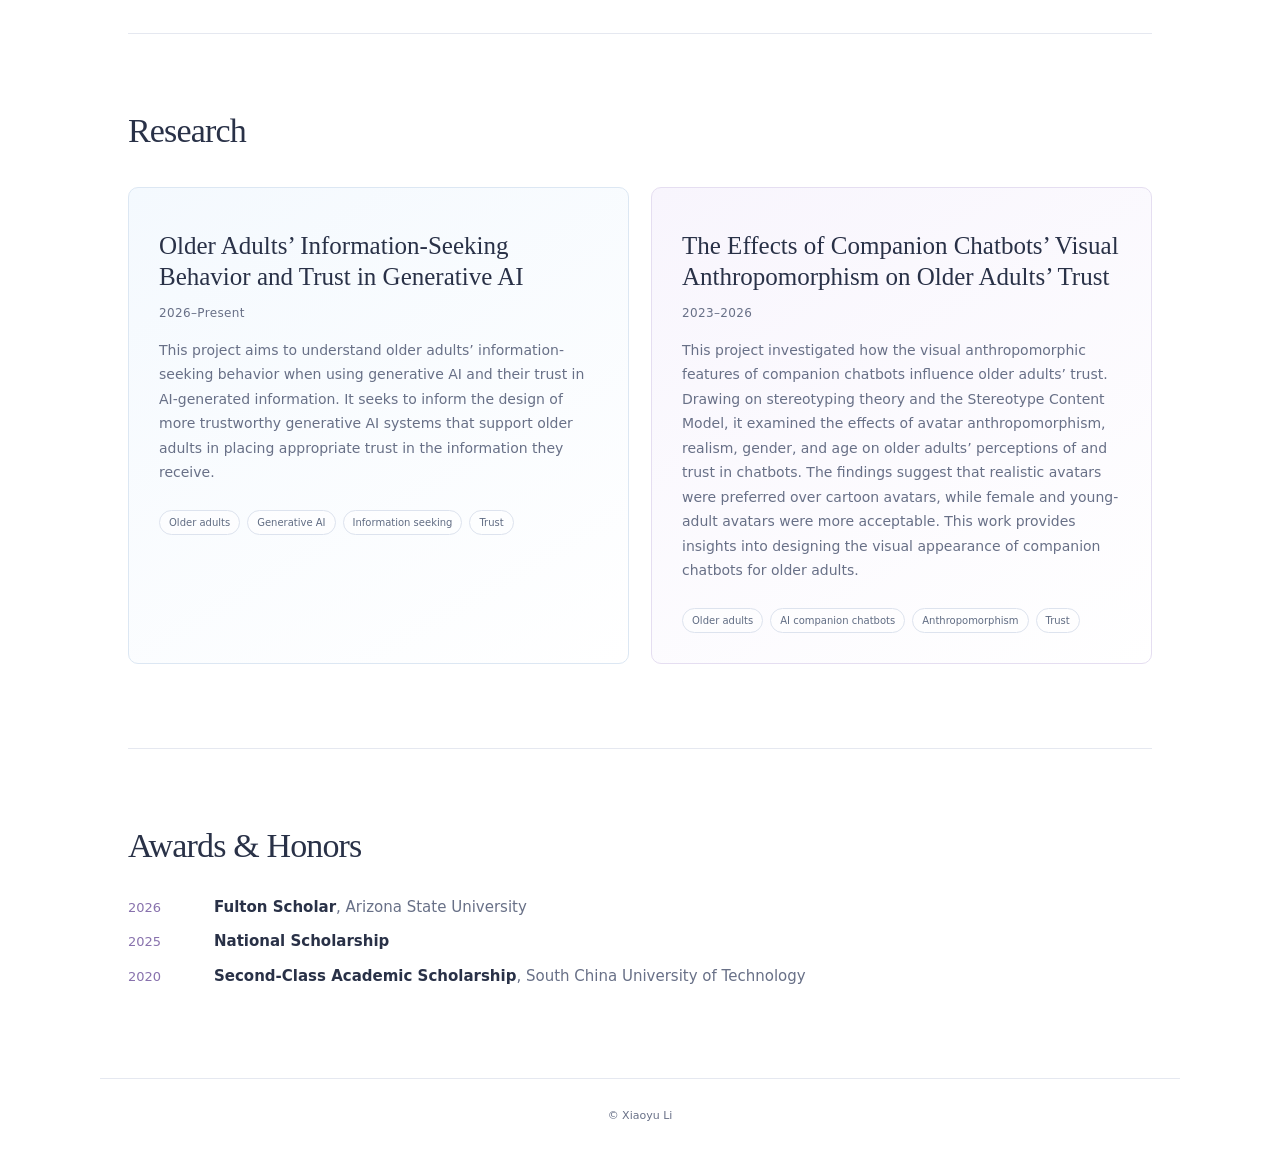
==== commit 2c26c0af: "Update index.html" ====
--- a/index.html
+++ b/index.html
@@ -1,6 +1,78 @@
 <!doctype html>
-<html lang="en"><head><meta charset="utf-8"><meta name="viewport" content="width=device-width,initial-scale=1"><meta name="description" content="Xiaoyu Li — PhD student in Human Systems Engineering at Arizona State University. Human–computer interaction, human factors, and human–AI interaction."><meta name="theme-color" content="#e9f3fc"><title>Xiaoyu Li | Human Systems Engineering</title><link rel="stylesheet" href="styles.css"><script src="content.js" defer></script><script src="site.js" defer></script></head>
-<body><a class="skip" href="#home">Skip to content</a><header class="header"><nav class="nav" aria-label="Main navigation"><a class="brand" href="#home">Xiaoyu Li<span style="color:#b6a5da">.</span></a><div class="navlinks"><a class="active" data-section="home" href="#home">Home</a><a data-section="publications" href="#publications">Publications</a><a data-section="research" href="#research">Research</a><a data-section="awards" href="#awards">Awards</a><a href="updates.html">Updates ↗</a></div></nav></header>
-<main><section id="home" class="hero" aria-labelledby="intro-heading"><div class="portrait-block"><div class="portrait" role="group" aria-label="Portrait of Xiaoyu Li"><span class="initials" aria-hidden="true">XL</span></div><div class="identity"><p>PhD Student · CARE Lab<br>Arizona State University</p></div><div class="social" id="social" aria-label="Contact and academic profiles"></div></div><div><h1 id="intro-heading">Xiaoyu Li <span lang="zh" style="font-size: 0.38em; color: #9993ad; margin-left: 10px; letter-spacing: normal; white-space: nowrap;">黎小语</span></h1><div id="bio" class="bio"></div></div></section>
-<section class="section" id="awards" aria-labelledby="awards-heading"><div class="section-head"><h2 id="awards-heading">Awards & Honors</h2></div><div id="award-list"></div></section><noscript><p>Please enable JavaScript to view the biography, publications, research, and awards.</p></noscript></main>
-<footer class="footer"><span>© Xiaoyu Li</span></footer></body></html>
+<html lang="en">
+<head>
+  <meta charset="utf-8">
+  <meta name="viewport" content="width=device-width,initial-scale=1">
+  <meta name="description" content="Xiaoyu Li — PhD student in Human Systems Engineering at Arizona State University. Human–computer interaction, human factors, and human–AI interaction.">
+  <meta name="theme-color" content="#e9f3fc">
+  <title>Xiaoyu Li | Human Systems Engineering</title>
+  <link rel="stylesheet" href="styles.css">
+  <script src="content.js" defer></script>
+  <script src="site.js" defer></script>
+</head>
+<body>
+  <a class="skip" href="#home">Skip to content</a>
+
+  <header class="header">
+    <nav class="nav" aria-label="Main navigation">
+      <a class="brand" href="#home">
+        Xiaoyu Li<span style="color:#b6a5da">.</span>
+      </a>
+      <div class="navlinks">
+        <a class="active" data-section="home" href="#home">Home</a>
+        <a data-section="publications" href="#publications">Publications</a>
+        <a data-section="research" href="#research">Research</a>
+        <a data-section="awards" href="#awards">Awards</a>
+        <a href="updates.html">Updates ↗</a>
+      </div>
+    </nav>
+  </header>
+
+  <main>
+    <section id="home" class="hero" aria-labelledby="intro-heading">
+      <div class="portrait-block">
+        <div class="portrait" role="group" aria-label="Portrait of Xiaoyu Li">
+          <span class="initials" aria-hidden="true">XL</span>
+        </div>
+        <div class="identity">
+          <p>PhD Student · CARE Lab<br>Arizona State University</p>
+        </div>
+        <div class="social" id="social" aria-label="Contact and academic profiles"></div>
+      </div>
+      <div>
+        <h1 id="intro-heading">Xiaoyu Li</h1>
+        <div id="bio" class="bio"></div>
+      </div>
+    </section>
+
+    <section class="section" id="publications" aria-labelledby="publications-heading">
+      <div class="section-head">
+        <h2 id="publications-heading">Publications</h2>
+      </div>
+      <div id="publication-list"></div>
+    </section>
+
+    <section class="section" id="research" aria-labelledby="research-heading">
+      <div class="section-head">
+        <h2 id="research-heading">Research</h2>
+      </div>
+      <div class="research-grid" id="research-list"></div>
+    </section>
+
+    <section class="section" id="awards" aria-labelledby="awards-heading">
+      <div class="section-head">
+        <h2 id="awards-heading">Awards & Honors</h2>
+      </div>
+      <div id="award-list"></div>
+    </section>
+
+    <noscript>
+      <p>Please enable JavaScript to view the biography, publications, research, and awards.</p>
+    </noscript>
+  </main>
+
+  <footer class="footer">
+    <span>© Xiaoyu Li</span>
+  </footer>
+</body>
+</html>
